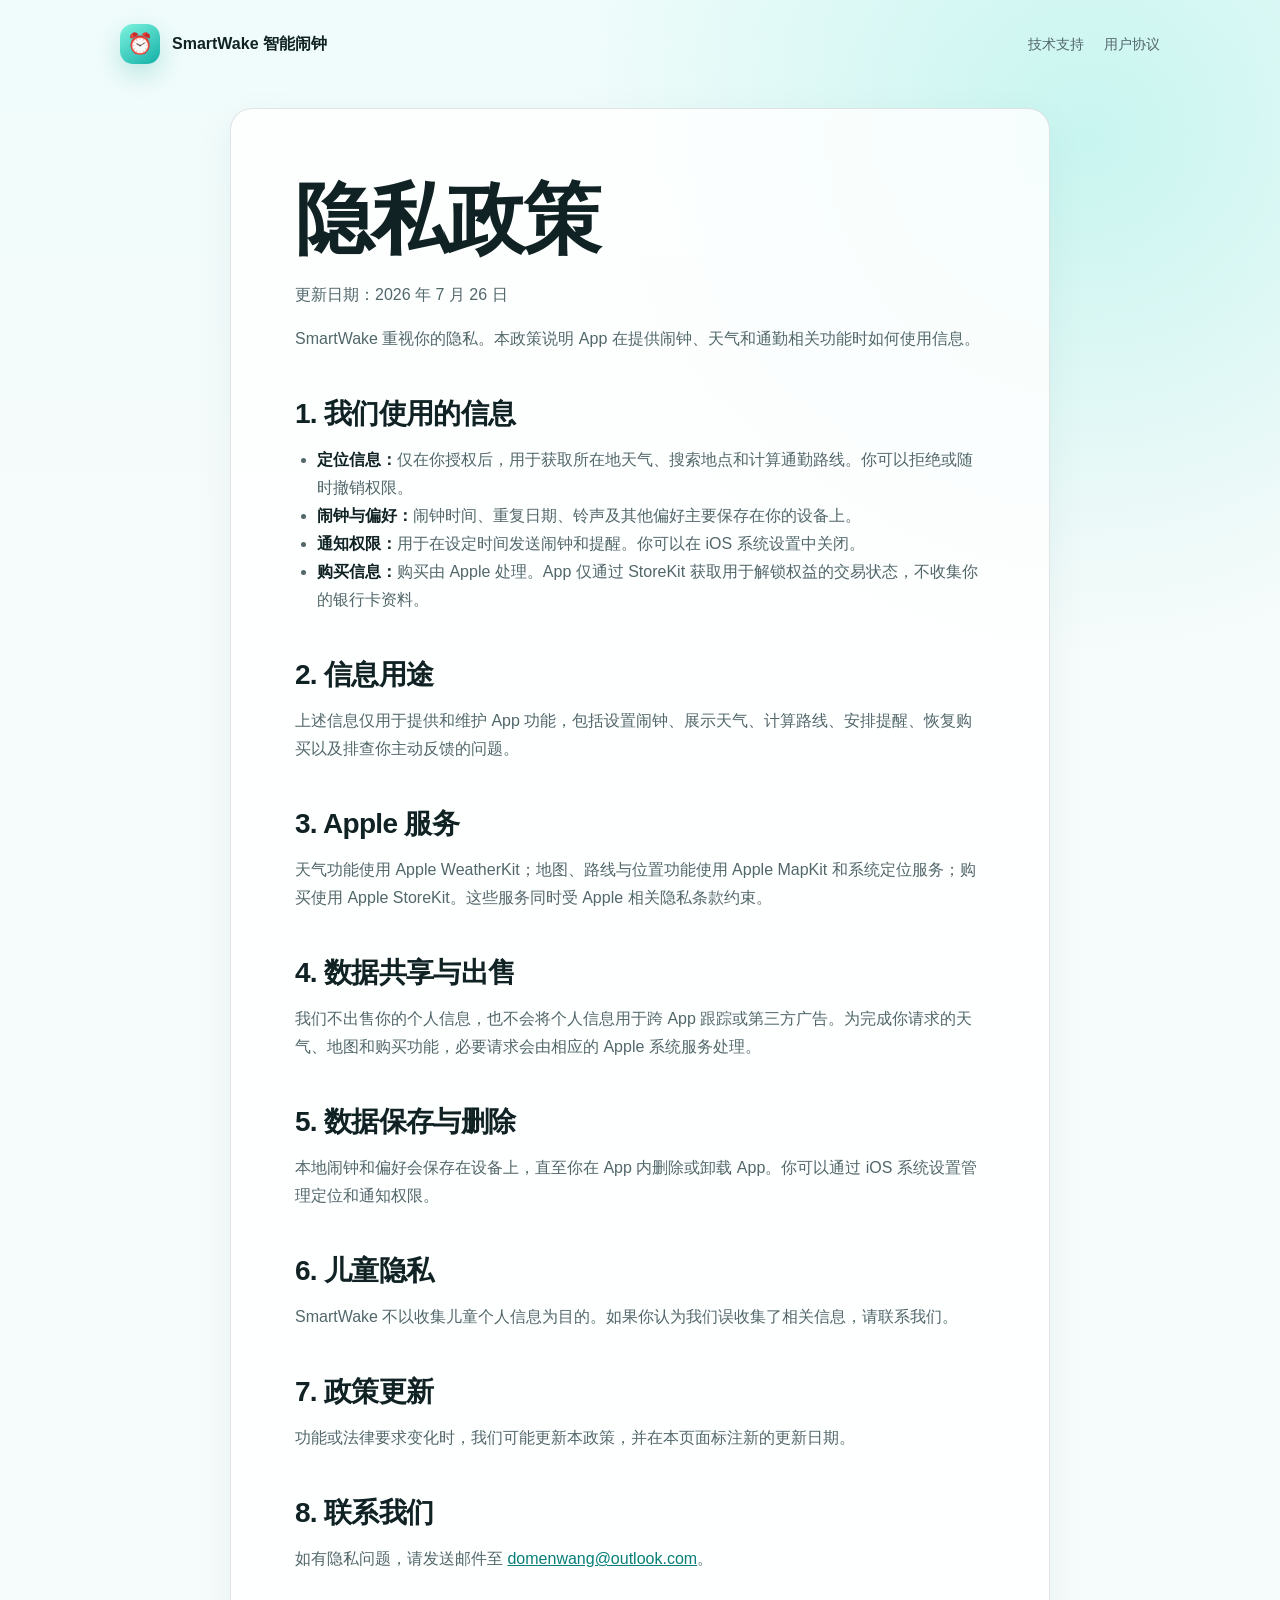
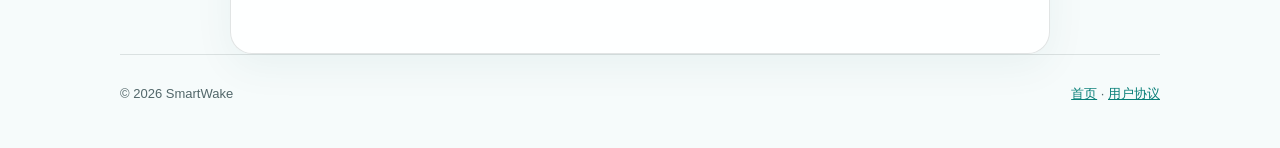
==== privacy.html @ bcbc8b87 "Publish SmartWake support site" ====
<!doctype html>
<html lang="zh-CN">
<head>
  <meta charset="utf-8">
  <meta name="viewport" content="width=device-width,initial-scale=1">
  <title>隐私政策｜SmartWake</title>
  <link rel="stylesheet" href="style.css">
</head>
<body>
  <div class="shell">
    <header><a class="brand" href="index.html"><span class="mark" aria-hidden="true">⏰</span>SmartWake 智能闹钟</a><nav><a href="support.html">技术支持</a><a href="terms.html">用户协议</a></nav></header>
    <main class="document">
      <h1>隐私政策</h1>
      <p class="meta">更新日期：2026 年 7 月 26 日</p>
      <p>SmartWake 重视你的隐私。本政策说明 App 在提供闹钟、天气和通勤相关功能时如何使用信息。</p>

      <h2>1. 我们使用的信息</h2>
      <ul>
        <li><strong>定位信息：</strong>仅在你授权后，用于获取所在地天气、搜索地点和计算通勤路线。你可以拒绝或随时撤销权限。</li>
        <li><strong>闹钟与偏好：</strong>闹钟时间、重复日期、铃声及其他偏好主要保存在你的设备上。</li>
        <li><strong>通知权限：</strong>用于在设定时间发送闹钟和提醒。你可以在 iOS 系统设置中关闭。</li>
        <li><strong>购买信息：</strong>购买由 Apple 处理。App 仅通过 StoreKit 获取用于解锁权益的交易状态，不收集你的银行卡资料。</li>
      </ul>

      <h2>2. 信息用途</h2>
      <p>上述信息仅用于提供和维护 App 功能，包括设置闹钟、展示天气、计算路线、安排提醒、恢复购买以及排查你主动反馈的问题。</p>

      <h2>3. Apple 服务</h2>
      <p>天气功能使用 Apple WeatherKit；地图、路线与位置功能使用 Apple MapKit 和系统定位服务；购买使用 Apple StoreKit。这些服务同时受 Apple 相关隐私条款约束。</p>

      <h2>4. 数据共享与出售</h2>
      <p>我们不出售你的个人信息，也不会将个人信息用于跨 App 跟踪或第三方广告。为完成你请求的天气、地图和购买功能，必要请求会由相应的 Apple 系统服务处理。</p>

      <h2>5. 数据保存与删除</h2>
      <p>本地闹钟和偏好会保存在设备上，直至你在 App 内删除或卸载 App。你可以通过 iOS 系统设置管理定位和通知权限。</p>

      <h2>6. 儿童隐私</h2>
      <p>SmartWake 不以收集儿童个人信息为目的。如果你认为我们误收集了相关信息，请联系我们。</p>

      <h2>7. 政策更新</h2>
      <p>功能或法律要求变化时，我们可能更新本政策，并在本页面标注新的更新日期。</p>

      <h2>8. 联系我们</h2>
      <p>如有隐私问题，请发送邮件至 <a href="mailto:domenwang@outlook.com">domenwang@outlook.com</a>。</p>
    </main>
    <footer><span>© 2026 SmartWake</span><span><a href="index.html">首页</a> · <a href="terms.html">用户协议</a></span></footer>
  </div>
</body>
</html>
---- style.css ----
:root {
  color-scheme: light dark;
  --bg: #f6fbfb;
  --surface: rgba(255, 255, 255, 0.82);
  --text: #102224;
  --muted: #52676a;
  --line: rgba(16, 34, 36, 0.12);
  --accent: #18b8ad;
  --accent-dark: #087f78;
  --shadow: 0 24px 70px rgba(13, 81, 78, 0.12);
}

* { box-sizing: border-box; }

html { scroll-behavior: smooth; }

body {
  margin: 0;
  background:
    radial-gradient(circle at 85% 8%, rgba(72, 224, 204, 0.24), transparent 32rem),
    linear-gradient(180deg, #effcfb 0, var(--bg) 32rem);
  color: var(--text);
  font: 16px/1.75 -apple-system, BlinkMacSystemFont, "SF Pro Text", "PingFang SC",
    "Segoe UI", sans-serif;
}

a { color: var(--accent-dark); }

.shell {
  width: min(1040px, calc(100% - 40px));
  margin: 0 auto;
}

header {
  display: flex;
  align-items: center;
  justify-content: space-between;
  gap: 24px;
  padding: 24px 0;
}

.brand {
  display: inline-flex;
  align-items: center;
  gap: 12px;
  color: var(--text);
  font-weight: 760;
  text-decoration: none;
}

.mark {
  display: grid;
  width: 40px;
  height: 40px;
  place-items: center;
  border-radius: 13px;
  background: linear-gradient(145deg, #7ef4df, #13afa7);
  box-shadow: 0 10px 26px rgba(12, 159, 150, 0.24);
  font-size: 21px;
}

nav {
  display: flex;
  flex-wrap: wrap;
  gap: 20px;
}

nav a {
  color: var(--muted);
  font-size: 14px;
  text-decoration: none;
}

main { padding: 54px 0 80px; }

.hero {
  display: grid;
  grid-template-columns: minmax(0, 1.15fr) minmax(280px, .85fr);
  align-items: center;
  gap: 60px;
  min-height: 520px;
}

h1, h2, h3 {
  margin: 0;
  line-height: 1.18;
  letter-spacing: -.025em;
}

h1 { max-width: 720px; font-size: clamp(44px, 7vw, 78px); }
h2 { margin-top: 44px; font-size: 28px; }
h3 { font-size: 19px; }

.lead {
  max-width: 640px;
  margin: 26px 0 34px;
  color: var(--muted);
  font-size: 19px;
}

.actions { display: flex; flex-wrap: wrap; gap: 12px; }

.button {
  display: inline-flex;
  align-items: center;
  min-height: 48px;
  padding: 0 22px;
  border: 1px solid var(--line);
  border-radius: 15px;
  background: var(--surface);
  color: var(--text);
  font-weight: 680;
  text-decoration: none;
}

.button.primary {
  border-color: transparent;
  background: var(--accent);
  color: #052c2a;
}

.alarm {
  position: relative;
  min-height: 380px;
  border: 1px solid rgba(255,255,255,.7);
  border-radius: 44% 44% 36% 36%;
  background:
    radial-gradient(circle at 50% 42%, #efffff 0 22%, transparent 23%),
    conic-gradient(from -25deg, #b9fff2, #33d7c7, #0da49e, #b9fff2);
  box-shadow: var(--shadow);
}

.alarm::before, .alarm::after {
  position: absolute;
  top: -30px;
  width: 115px;
  height: 72px;
  border-radius: 70px 70px 18px 18px;
  background: #31d7c7;
  content: "";
}

.alarm::before { left: 18px; transform: rotate(-24deg); }
.alarm::after { right: 18px; transform: rotate(24deg); }

.hands {
  position: absolute;
  top: 50%;
  left: 50%;
  width: 10px;
  height: 98px;
  border-radius: 8px;
  background: #087f78;
  transform: translate(-50%, -82%) rotate(35deg);
  transform-origin: 50% 82%;
}

.hands::after {
  position: absolute;
  bottom: 14px;
  left: -42px;
  width: 52px;
  height: 9px;
  border-radius: 8px;
  background: #087f78;
  content: "";
}

.features {
  display: grid;
  grid-template-columns: repeat(3, 1fr);
  gap: 18px;
  margin-top: 46px;
}

.feature, .document {
  border: 1px solid var(--line);
  border-radius: 22px;
  background: var(--surface);
  box-shadow: 0 12px 40px rgba(12, 81, 77, .06);
}

.feature { padding: 26px; }
.feature p { margin-bottom: 0; color: var(--muted); }

.document {
  max-width: 820px;
  margin: 20px auto 0;
  padding: clamp(28px, 6vw, 64px);
}

.document .meta { color: var(--muted); }
.document p, .document li { color: var(--muted); }
.document strong { color: var(--text); }
.document ul { padding-left: 22px; }

footer {
  display: flex;
  justify-content: space-between;
  gap: 24px;
  padding: 28px 0 42px;
  border-top: 1px solid var(--line);
  color: var(--muted);
  font-size: 13px;
}

@media (max-width: 760px) {
  header, footer { align-items: flex-start; flex-direction: column; }
  .hero { grid-template-columns: 1fr; min-height: auto; }
  .alarm { min-height: 300px; margin: 20px 20px 0; }
  .features { grid-template-columns: 1fr; }
  main { padding-top: 24px; }
}

@media (prefers-color-scheme: dark) {
  :root {
    --bg: #071313;
    --surface: rgba(15, 34, 35, .84);
    --text: #eafffc;
    --muted: #a8bfbc;
    --line: rgba(220, 255, 250, .12);
    --accent-dark: #5fe3d7;
  }
  body {
    background:
      radial-gradient(circle at 85% 8%, rgba(36, 184, 171, .18), transparent 32rem),
      linear-gradient(180deg, #09201f 0, var(--bg) 32rem);
  }
}
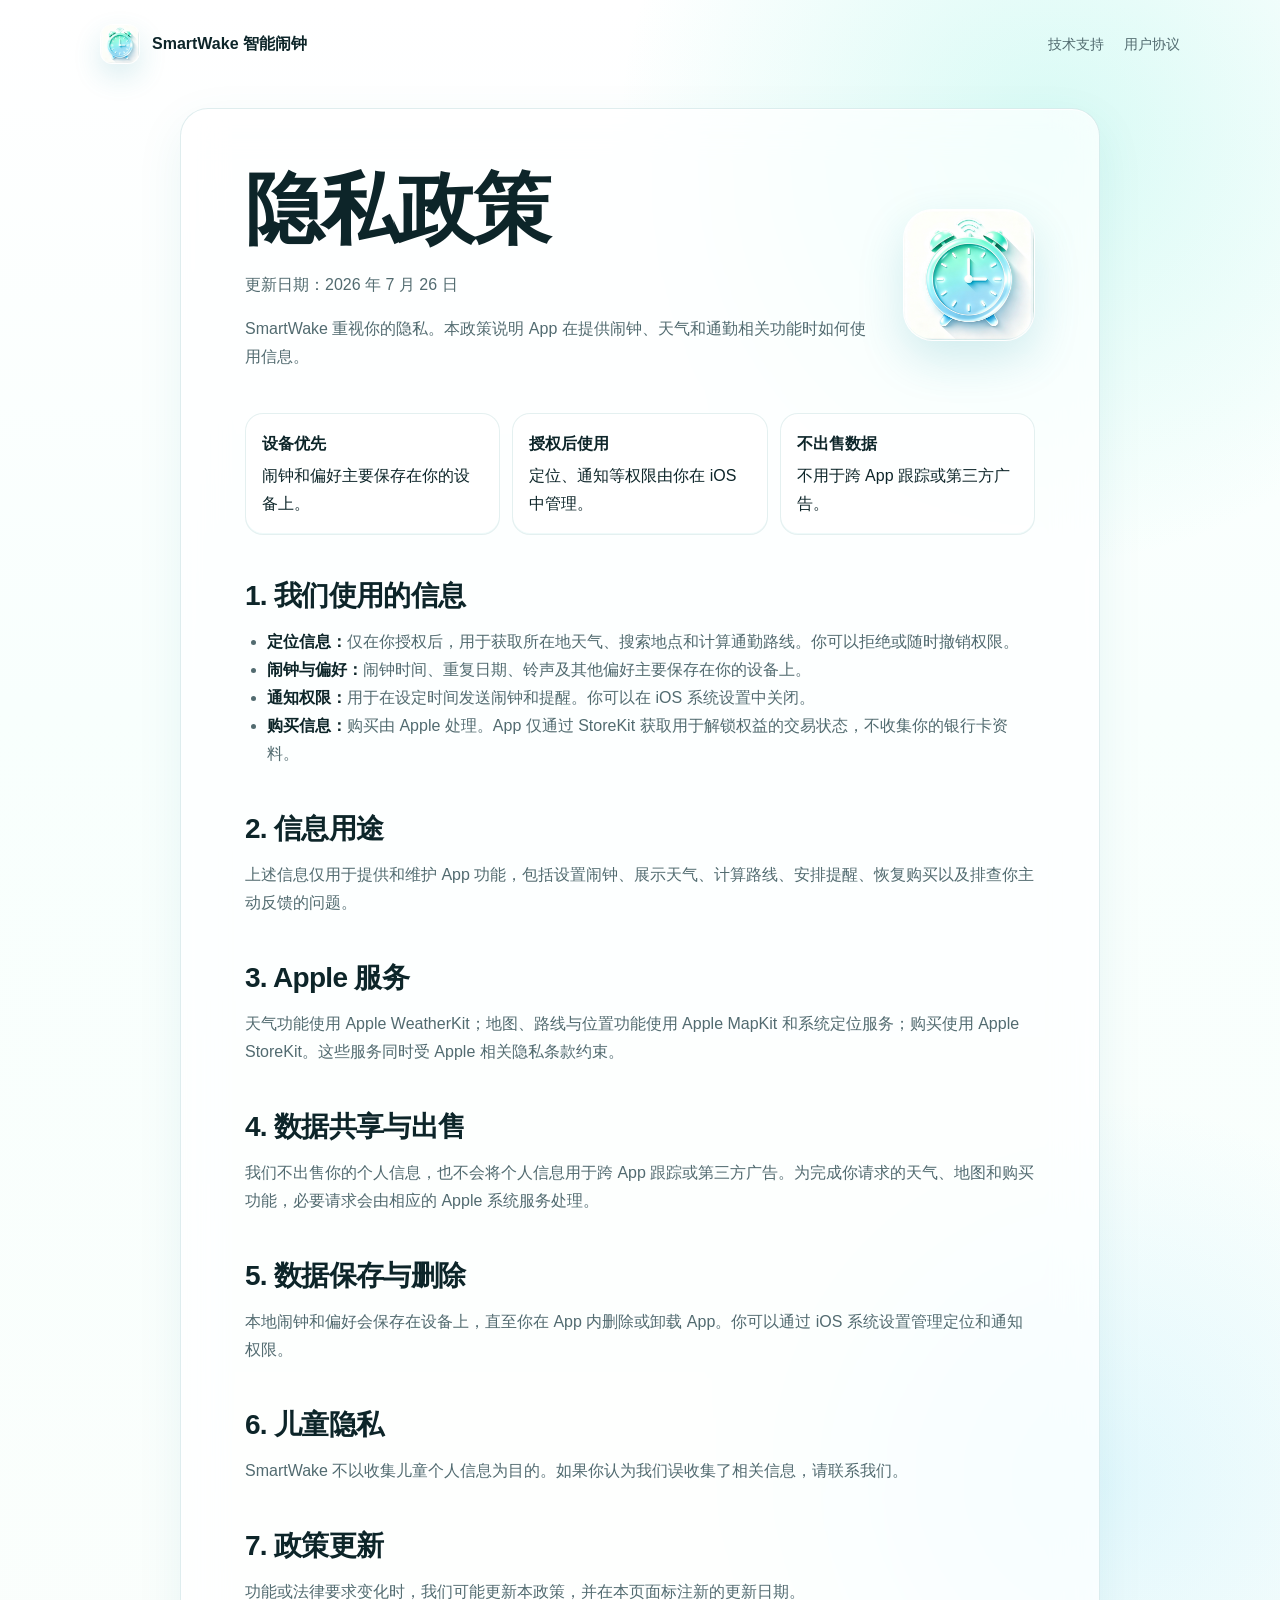
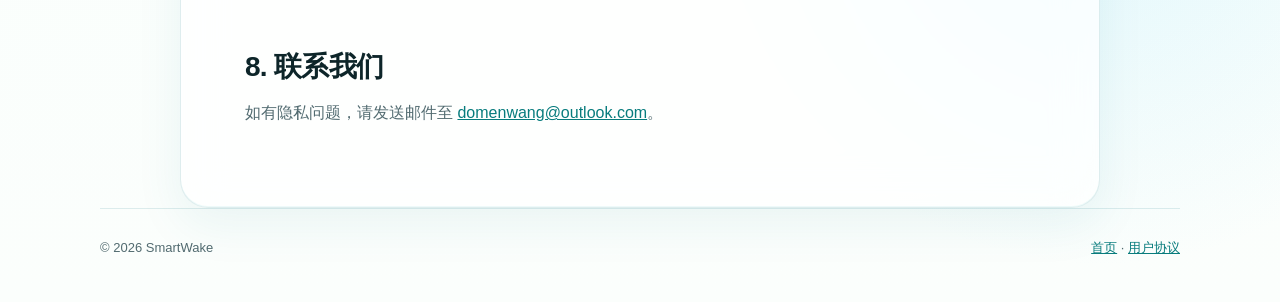
==== commit ce562176: "Refresh support site crystal privacy design" ====
--- a/privacy.html
+++ b/privacy.html
@@ -8,11 +8,22 @@
 </head>
 <body>
   <div class="shell">
-    <header><a class="brand" href="index.html"><span class="mark" aria-hidden="true">⏰</span>SmartWake 智能闹钟</a><nav><a href="support.html">技术支持</a><a href="terms.html">用户协议</a></nav></header>
-    <main class="document">
-      <h1>隐私政策</h1>
-      <p class="meta">更新日期：2026 年 7 月 26 日</p>
-      <p>SmartWake 重视你的隐私。本政策说明 App 在提供闹钟、天气和通勤相关功能时如何使用信息。</p>
+    <header><a class="brand" href="index.html"><span class="mark" aria-hidden="true"><img src="smartwake-crystal-icon.png" alt=""></span>SmartWake 智能闹钟</a><nav><a href="support.html">技术支持</a><a href="terms.html">用户协议</a></nav></header>
+    <main class="document hero-document">
+      <section class="policy-hero">
+        <div>
+          <h1>隐私政策</h1>
+          <p class="meta">更新日期：2026 年 7 月 26 日</p>
+          <p>SmartWake 重视你的隐私。本政策说明 App 在提供闹钟、天气和通勤相关功能时如何使用信息。</p>
+        </div>
+        <div class="policy-icon" aria-hidden="true"></div>
+      </section>
+
+      <section class="summary-grid" aria-label="隐私要点">
+        <div class="summary-card"><strong>设备优先</strong><span>闹钟和偏好主要保存在你的设备上。</span></div>
+        <div class="summary-card"><strong>授权后使用</strong><span>定位、通知等权限由你在 iOS 中管理。</span></div>
+        <div class="summary-card"><strong>不出售数据</strong><span>不用于跨 App 跟踪或第三方广告。</span></div>
+      </section>
 
       <h2>1. 我们使用的信息</h2>
       <ul>
--- a/style.css
+++ b/style.css
@@ -1,13 +1,16 @@
 :root {
-  color-scheme: light dark;
-  --bg: #f6fbfb;
-  --surface: rgba(255, 255, 255, 0.82);
-  --text: #102224;
-  --muted: #52676a;
-  --line: rgba(16, 34, 36, 0.12);
-  --accent: #18b8ad;
-  --accent-dark: #087f78;
-  --shadow: 0 24px 70px rgba(13, 81, 78, 0.12);
+  color-scheme: light;
+  --bg: #fbfefc;
+  --surface: rgba(255, 255, 255, 0.74);
+  --surface-strong: rgba(255, 255, 255, 0.92);
+  --text: #0d2529;
+  --muted: #526b70;
+  --line: rgba(34, 128, 132, 0.14);
+  --accent: #52ead2;
+  --accent-2: #74d9ff;
+  --accent-dark: #087c7d;
+  --shadow: 0 28px 80px rgba(33, 145, 158, 0.14);
+  --inner: inset 0 1px 0 rgba(255,255,255,.92), inset 0 -1px 0 rgba(51,185,190,.08);
 }
 
 * { box-sizing: border-box; }
@@ -17,8 +20,9 @@
 body {
   margin: 0;
   background:
-    radial-gradient(circle at 85% 8%, rgba(72, 224, 204, 0.24), transparent 32rem),
-    linear-gradient(180deg, #effcfb 0, var(--bg) 32rem);
+    radial-gradient(circle at 82% 7%, rgba(82, 234, 210, 0.22), transparent 27rem),
+    radial-gradient(circle at 86% 78%, rgba(116, 217, 255, 0.18), transparent 24rem),
+    linear-gradient(180deg, #ffffff 0, #f8fffd 44rem, var(--bg));
   color: var(--text);
   font: 16px/1.75 -apple-system, BlinkMacSystemFont, "SF Pro Text", "PingFang SC",
     "Segoe UI", sans-serif;
@@ -27,7 +31,7 @@
 a { color: var(--accent-dark); }
 
 .shell {
-  width: min(1040px, calc(100% - 40px));
+  width: min(1080px, calc(100% - 40px));
   margin: 0 auto;
 }
 
@@ -49,14 +53,21 @@
 }
 
 .mark {
-  display: grid;
+  display: inline-grid;
   width: 40px;
   height: 40px;
   place-items: center;
-  border-radius: 13px;
-  background: linear-gradient(145deg, #7ef4df, #13afa7);
-  box-shadow: 0 10px 26px rgba(12, 159, 150, 0.24);
-  font-size: 21px;
+  overflow: hidden;
+  border: 1px solid rgba(255,255,255,.86);
+  border-radius: 12px;
+  background: #fff;
+  box-shadow: 0 12px 28px rgba(29, 152, 165, 0.16);
+}
+
+.mark img {
+  width: 100%;
+  height: 100%;
+  object-fit: cover;
 }
 
 nav {
@@ -108,6 +119,7 @@
   border: 1px solid var(--line);
   border-radius: 15px;
   background: var(--surface);
+  box-shadow: var(--inner);
   color: var(--text);
   font-weight: 680;
   text-decoration: none;
@@ -115,54 +127,29 @@
 
 .button.primary {
   border-color: transparent;
-  background: var(--accent);
-  color: #052c2a;
+  background: linear-gradient(135deg, var(--accent), var(--accent-2));
+  color: #033234;
+  box-shadow: 0 16px 34px rgba(34, 194, 198, .22), var(--inner);
 }
 
 .alarm {
   position: relative;
   min-height: 380px;
-  border: 1px solid rgba(255,255,255,.7);
-  border-radius: 44% 44% 36% 36%;
+  border: 1px solid rgba(255,255,255,.86);
+  border-radius: 46px;
   background:
-    radial-gradient(circle at 50% 42%, #efffff 0 22%, transparent 23%),
-    conic-gradient(from -25deg, #b9fff2, #33d7c7, #0da49e, #b9fff2);
+    linear-gradient(145deg, rgba(255,255,255,.78), rgba(255,255,255,.34)),
+    url("smartwake-crystal-icon.png") center/88% auto no-repeat;
   box-shadow: var(--shadow);
-}
-
-.alarm::before, .alarm::after {
+  backdrop-filter: blur(24px) saturate(145%);
+}
+
+.alarm::after {
   position: absolute;
-  top: -30px;
-  width: 115px;
-  height: 72px;
-  border-radius: 70px 70px 18px 18px;
-  background: #31d7c7;
-  content: "";
-}
-
-.alarm::before { left: 18px; transform: rotate(-24deg); }
-.alarm::after { right: 18px; transform: rotate(24deg); }
-
-.hands {
-  position: absolute;
-  top: 50%;
-  left: 50%;
-  width: 10px;
-  height: 98px;
-  border-radius: 8px;
-  background: #087f78;
-  transform: translate(-50%, -82%) rotate(35deg);
-  transform-origin: 50% 82%;
-}
-
-.hands::after {
-  position: absolute;
-  bottom: 14px;
-  left: -42px;
-  width: 52px;
-  height: 9px;
-  border-radius: 8px;
-  background: #087f78;
+  inset: 0;
+  border-radius: inherit;
+  box-shadow: var(--inner);
+  pointer-events: none;
   content: "";
 }
 
@@ -175,9 +162,10 @@
 
 .feature, .document {
   border: 1px solid var(--line);
-  border-radius: 22px;
+  border-radius: 28px;
   background: var(--surface);
-  box-shadow: 0 12px 40px rgba(12, 81, 77, .06);
+  box-shadow: 0 16px 48px rgba(21, 126, 139, .08), var(--inner);
+  backdrop-filter: blur(22px) saturate(140%);
 }
 
 .feature { padding: 26px; }
@@ -187,6 +175,47 @@
   max-width: 820px;
   margin: 20px auto 0;
   padding: clamp(28px, 6vw, 64px);
+}
+
+.document.hero-document {
+  max-width: 920px;
+}
+
+.policy-hero {
+  display: grid;
+  grid-template-columns: minmax(0, 1fr) 132px;
+  align-items: center;
+  gap: 28px;
+  margin: -10px 0 26px;
+}
+
+.policy-icon {
+  width: 132px;
+  height: 132px;
+  border: 1px solid rgba(255,255,255,.86);
+  border-radius: 30px;
+  background: #fff url("smartwake-crystal-icon.png") center/cover no-repeat;
+  box-shadow: 0 18px 46px rgba(30, 151, 166, .18), var(--inner);
+}
+
+.summary-grid {
+  display: grid;
+  grid-template-columns: repeat(3, 1fr);
+  gap: 12px;
+  margin: 22px 0 34px;
+}
+
+.summary-card {
+  padding: 16px;
+  border: 1px solid rgba(34, 128, 132, 0.12);
+  border-radius: 18px;
+  background: rgba(255,255,255,.68);
+  box-shadow: var(--inner);
+}
+
+.summary-card strong {
+  display: block;
+  margin-bottom: 4px;
 }
 
 .document .meta { color: var(--muted); }
@@ -209,21 +238,8 @@
   .hero { grid-template-columns: 1fr; min-height: auto; }
   .alarm { min-height: 300px; margin: 20px 20px 0; }
   .features { grid-template-columns: 1fr; }
+  .policy-hero { grid-template-columns: 1fr; }
+  .policy-icon { width: 96px; height: 96px; }
+  .summary-grid { grid-template-columns: 1fr; }
   main { padding-top: 24px; }
 }
-
-@media (prefers-color-scheme: dark) {
-  :root {
-    --bg: #071313;
-    --surface: rgba(15, 34, 35, .84);
-    --text: #eafffc;
-    --muted: #a8bfbc;
-    --line: rgba(220, 255, 250, .12);
-    --accent-dark: #5fe3d7;
-  }
-  body {
-    background:
-      radial-gradient(circle at 85% 8%, rgba(36, 184, 171, .18), transparent 32rem),
-      linear-gradient(180deg, #09201f 0, var(--bg) 32rem);
-  }
-}
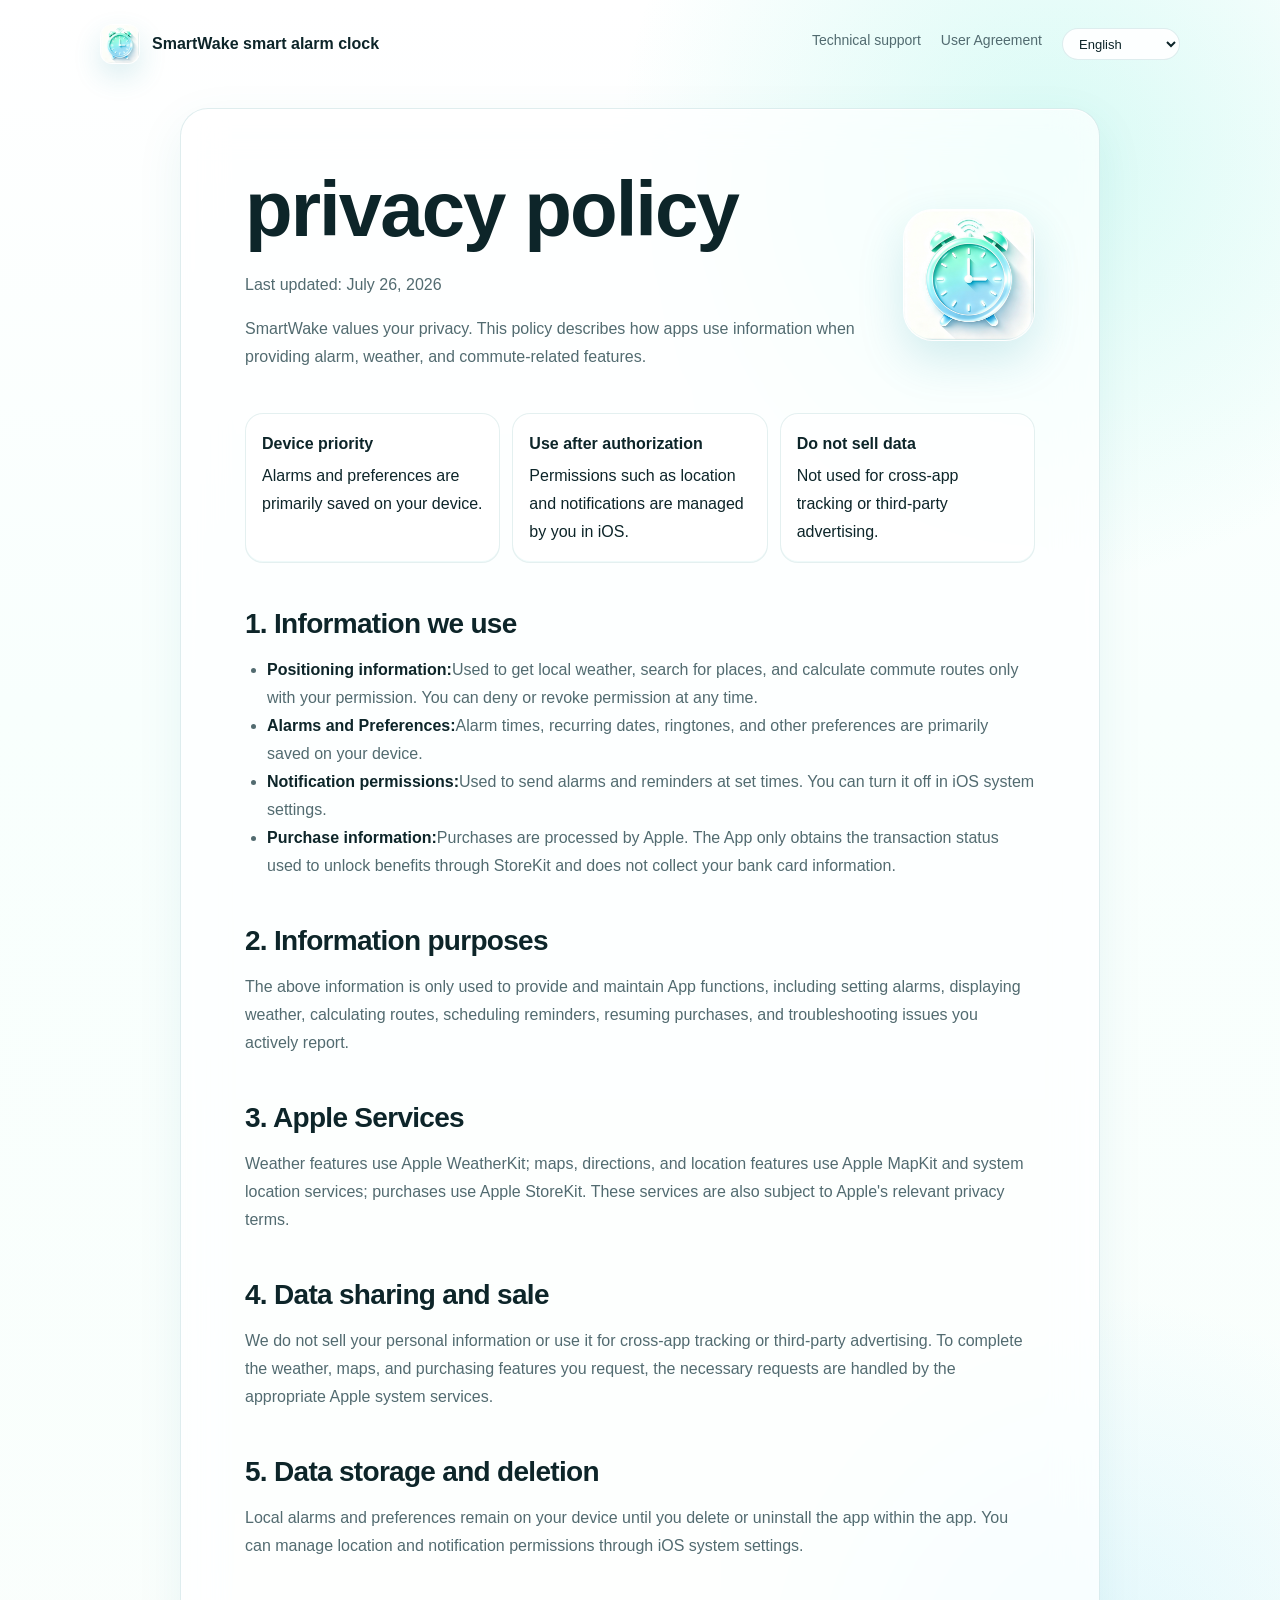
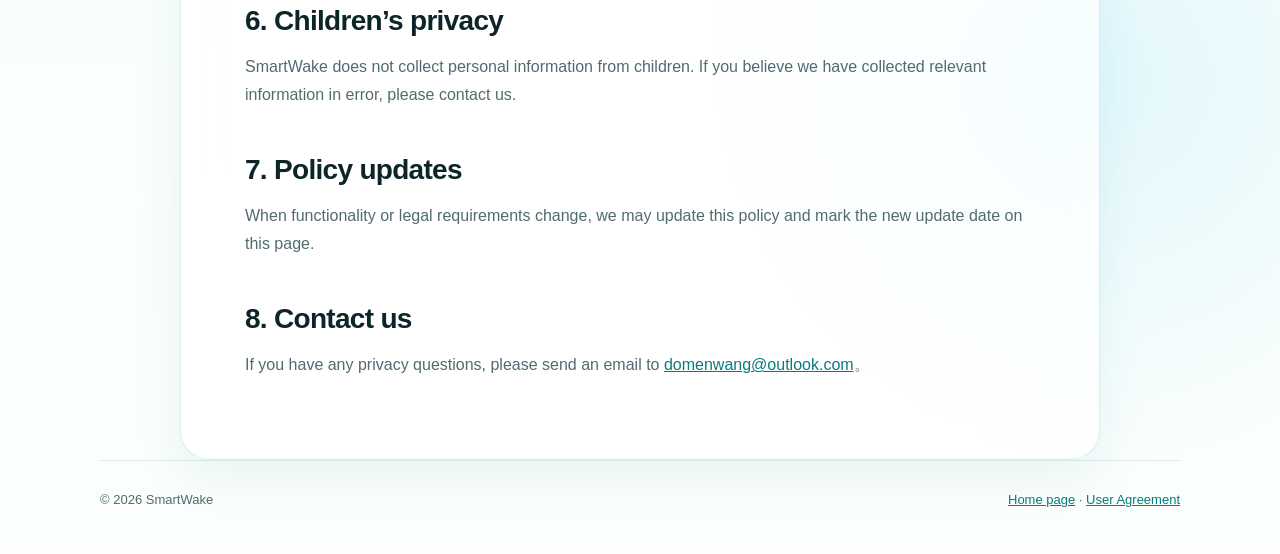
==== commit eeca9877: "Localize support and privacy pages" ====
--- a/privacy.html
+++ b/privacy.html
@@ -56,5 +56,6 @@
     </main>
     <footer><span>© 2026 SmartWake</span><span><a href="index.html">首页</a> · <a href="terms.html">用户协议</a></span></footer>
   </div>
+  <script src="site-localization.js"></script>
 </body>
 </html>
--- a/style.css
+++ b/style.css
@@ -82,6 +82,21 @@
   text-decoration: none;
 }
 
+.language-picker select {
+  min-height: 32px;
+  border: 1px solid var(--line);
+  border-radius: 999px;
+  padding: 4px 28px 4px 12px;
+  background: var(--surface-strong);
+  color: var(--text);
+  font: inherit;
+  font-size: 13px;
+}
+
+html[dir="rtl"] .language-picker select {
+  padding: 4px 12px 4px 28px;
+}
+
 main { padding: 54px 0 80px; }
 
 .hero {
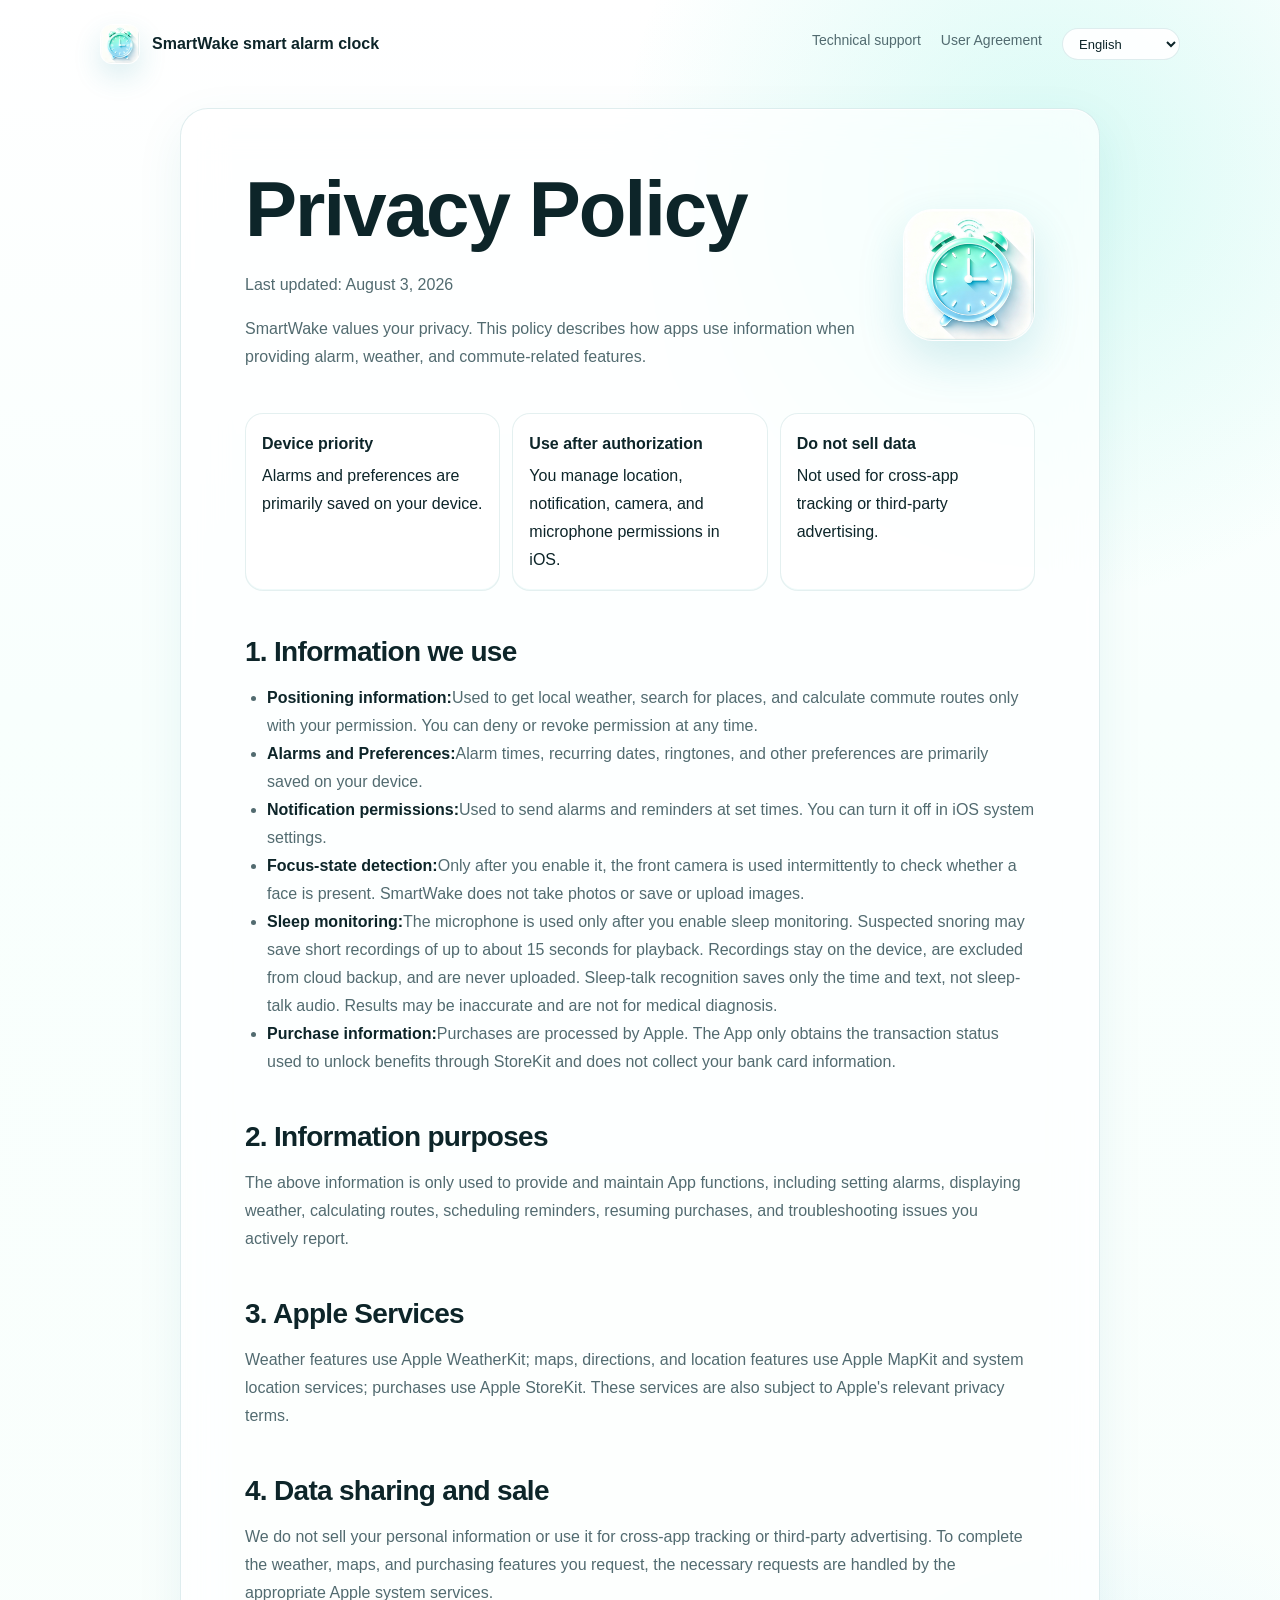
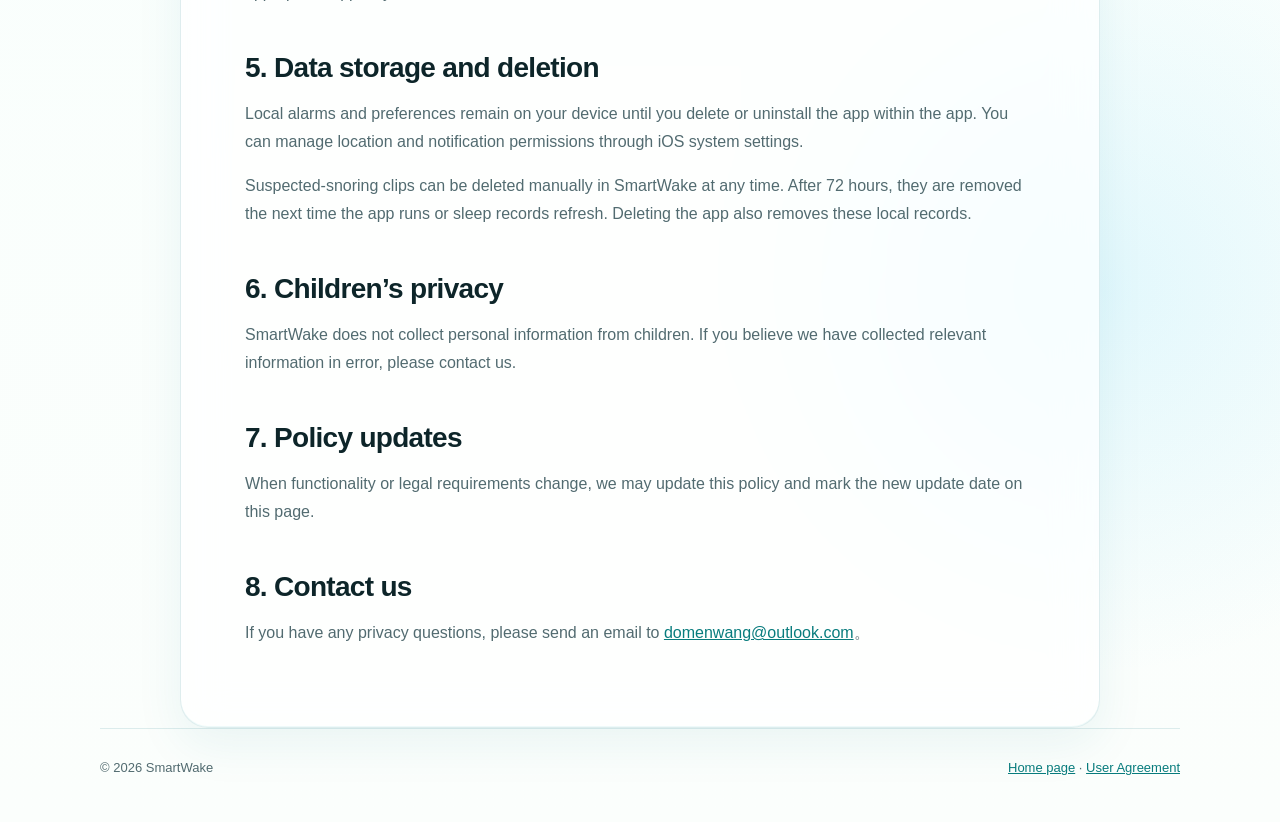
==== commit d82721d4: "Update privacy disclosures for on-device monitoring" ====
--- a/privacy.html
+++ b/privacy.html
@@ -13,7 +13,7 @@
       <section class="policy-hero">
         <div>
           <h1>隐私政策</h1>
-          <p class="meta">更新日期：2026 年 7 月 26 日</p>
+          <p class="meta">更新日期：2026 年 8 月 3 日</p>
           <p>SmartWake 重视你的隐私。本政策说明 App 在提供闹钟、天气和通勤相关功能时如何使用信息。</p>
         </div>
         <div class="policy-icon" aria-hidden="true"></div>
@@ -21,7 +21,7 @@
 
       <section class="summary-grid" aria-label="隐私要点">
         <div class="summary-card"><strong>设备优先</strong><span>闹钟和偏好主要保存在你的设备上。</span></div>
-        <div class="summary-card"><strong>授权后使用</strong><span>定位、通知等权限由你在 iOS 中管理。</span></div>
+        <div class="summary-card"><strong>授权后使用</strong><span>定位、通知、相机与麦克风权限由你在 iOS 中管理。</span></div>
         <div class="summary-card"><strong>不出售数据</strong><span>不用于跨 App 跟踪或第三方广告。</span></div>
       </section>
 
@@ -30,6 +30,8 @@
         <li><strong>定位信息：</strong>仅在你授权后，用于获取所在地天气、搜索地点和计算通勤路线。你可以拒绝或随时撤销权限。</li>
         <li><strong>闹钟与偏好：</strong>闹钟时间、重复日期、铃声及其他偏好主要保存在你的设备上。</li>
         <li><strong>通知权限：</strong>用于在设定时间发送闹钟和提醒。你可以在 iOS 系统设置中关闭。</li>
+        <li><strong>专注状态检测：</strong>仅在你主动开启后，间歇使用前置摄像头判断人脸是否在位。SmartWake 不拍照，不保存或上传图像。</li>
+        <li><strong>睡眠监测：</strong>仅在你主动开启后使用麦克风。疑似呼噜可能保存最长约 15 秒的短录音供你回听；录音只保存在本机、排除云端备份且从不上传。梦话识别只保存时间与文字，不保存梦话音频。结果可能误识别，不用于医疗诊断。</li>
         <li><strong>购买信息：</strong>购买由 Apple 处理。App 仅通过 StoreKit 获取用于解锁权益的交易状态，不收集你的银行卡资料。</li>
       </ul>
 
@@ -44,6 +46,7 @@
 
       <h2>5. 数据保存与删除</h2>
       <p>本地闹钟和偏好会保存在设备上，直至你在 App 内删除或卸载 App。你可以通过 iOS 系统设置管理定位和通知权限。</p>
+      <p>疑似呼噜短录音可随时在 SmartWake 内手动删除；超过 72 小时后，会在 App 下次运行或刷新睡眠记录时自动清理。删除 App 也会移除这些本地记录。</p>
 
       <h2>6. 儿童隐私</h2>
       <p>SmartWake 不以收集儿童个人信息为目的。如果你认为我们误收集了相关信息，请联系我们。</p>
--- a/style.css
+++ b/style.css
@@ -107,6 +107,63 @@
   min-height: 520px;
 }
 
+.demo {
+  display: grid;
+  grid-template-columns: minmax(0, 1fr) minmax(260px, 380px);
+  align-items: center;
+  gap: 64px;
+  margin: 16px 0 72px;
+  padding: 48px;
+  border: 1px solid var(--line);
+  border-radius: 36px;
+  background:
+    radial-gradient(circle at 78% 18%, rgba(82, 234, 210, .2), transparent 18rem),
+    var(--surface);
+  box-shadow: var(--shadow);
+}
+
+.demo-copy {
+  max-width: 560px;
+}
+
+.demo-copy h2 {
+  margin: 0 0 18px;
+  font-size: clamp(28px, 4vw, 48px);
+}
+
+.demo-copy p:last-child {
+  color: var(--muted);
+  font-size: 18px;
+}
+
+.eyebrow {
+  margin: 0 0 12px;
+  color: var(--accent-dark);
+  font-size: 13px;
+  font-weight: 760;
+  letter-spacing: .12em;
+  text-transform: uppercase;
+}
+
+.demo-device {
+  width: min(100%, 340px);
+  justify-self: center;
+  padding: 10px;
+  border: 1px solid rgba(255, 255, 255, .9);
+  border-radius: 36px;
+  background: rgba(255, 255, 255, .82);
+  box-shadow: 0 24px 60px rgba(21, 113, 120, .2);
+}
+
+.demo-device video {
+  display: block;
+  width: 100%;
+  aspect-ratio: 9 / 16;
+  border-radius: 27px;
+  background: #d9f4ed;
+  object-fit: cover;
+}
+
 h1, h2, h3 {
   margin: 0;
   line-height: 1.18;
@@ -251,6 +308,7 @@
 @media (max-width: 760px) {
   header, footer { align-items: flex-start; flex-direction: column; }
   .hero { grid-template-columns: 1fr; min-height: auto; }
+  .demo { grid-template-columns: 1fr; gap: 30px; padding: 28px 20px; }
   .alarm { min-height: 300px; margin: 20px 20px 0; }
   .features { grid-template-columns: 1fr; }
   .policy-hero { grid-template-columns: 1fr; }
